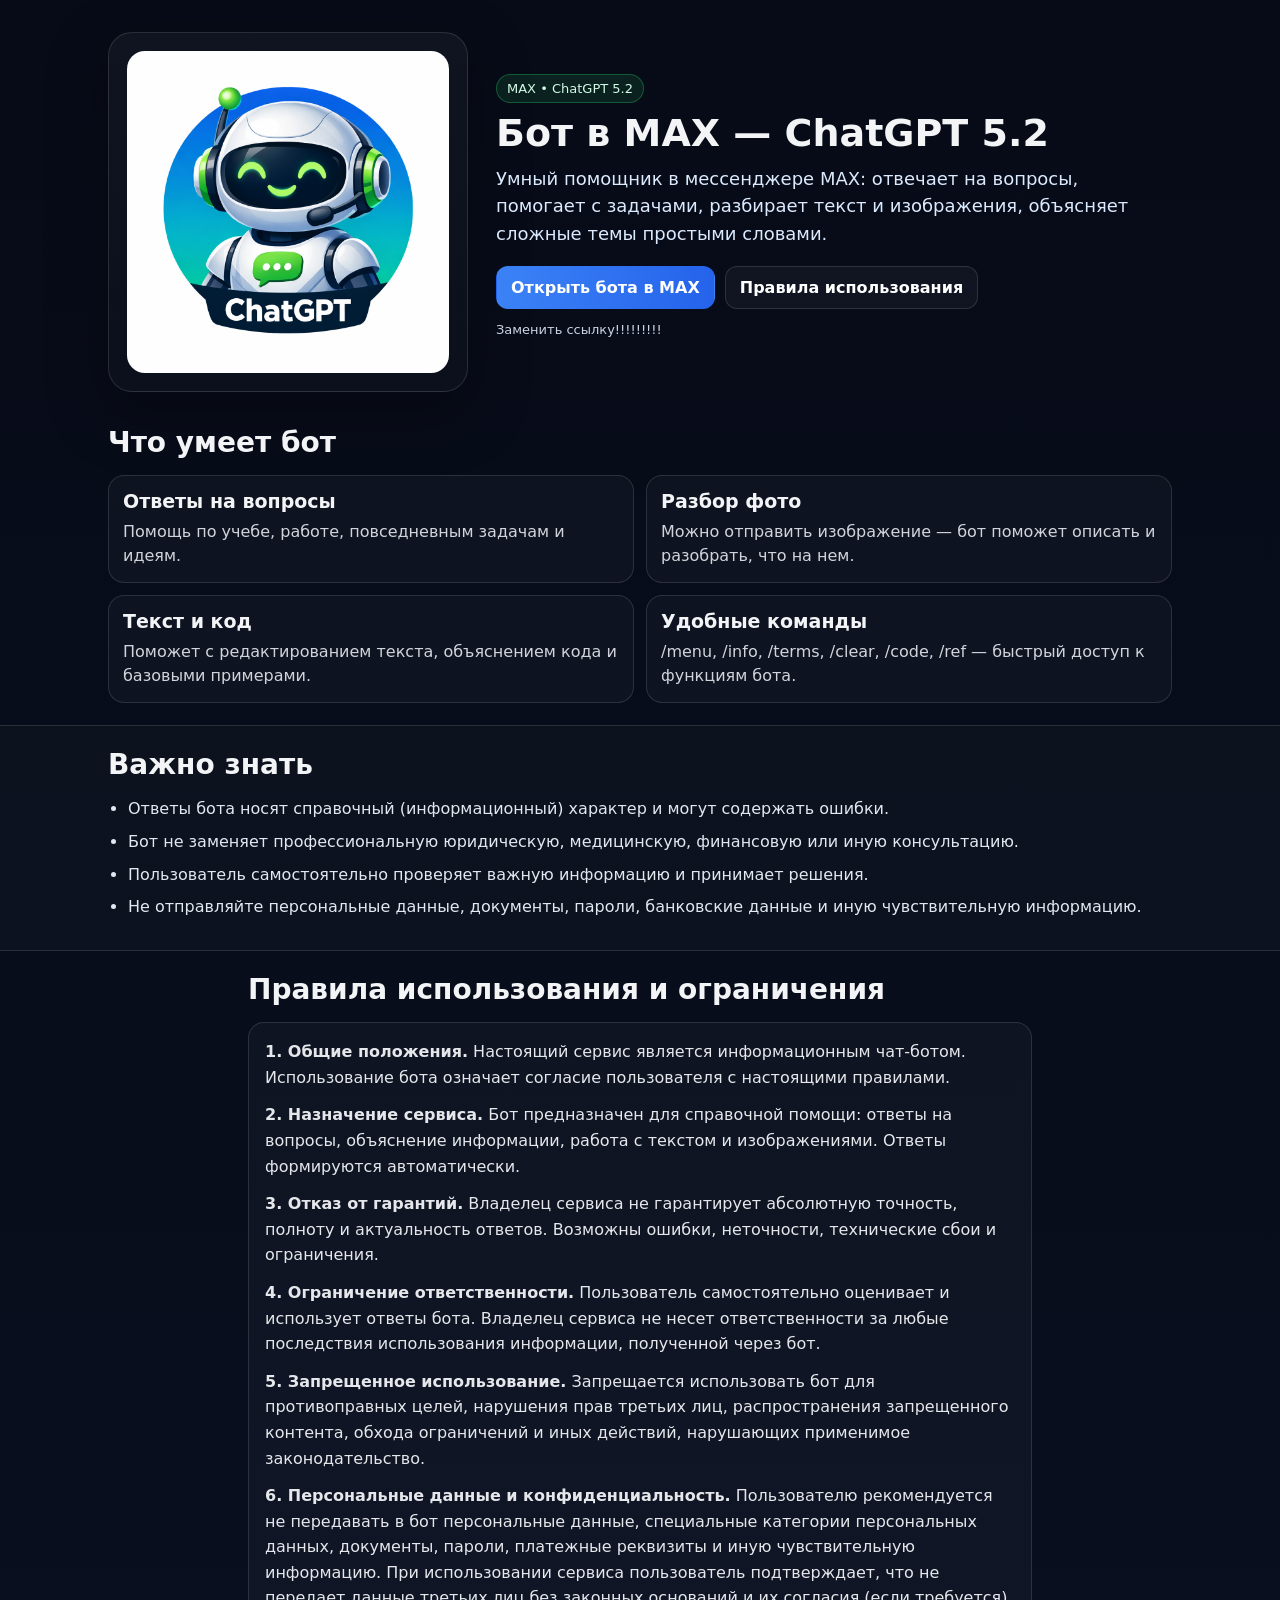
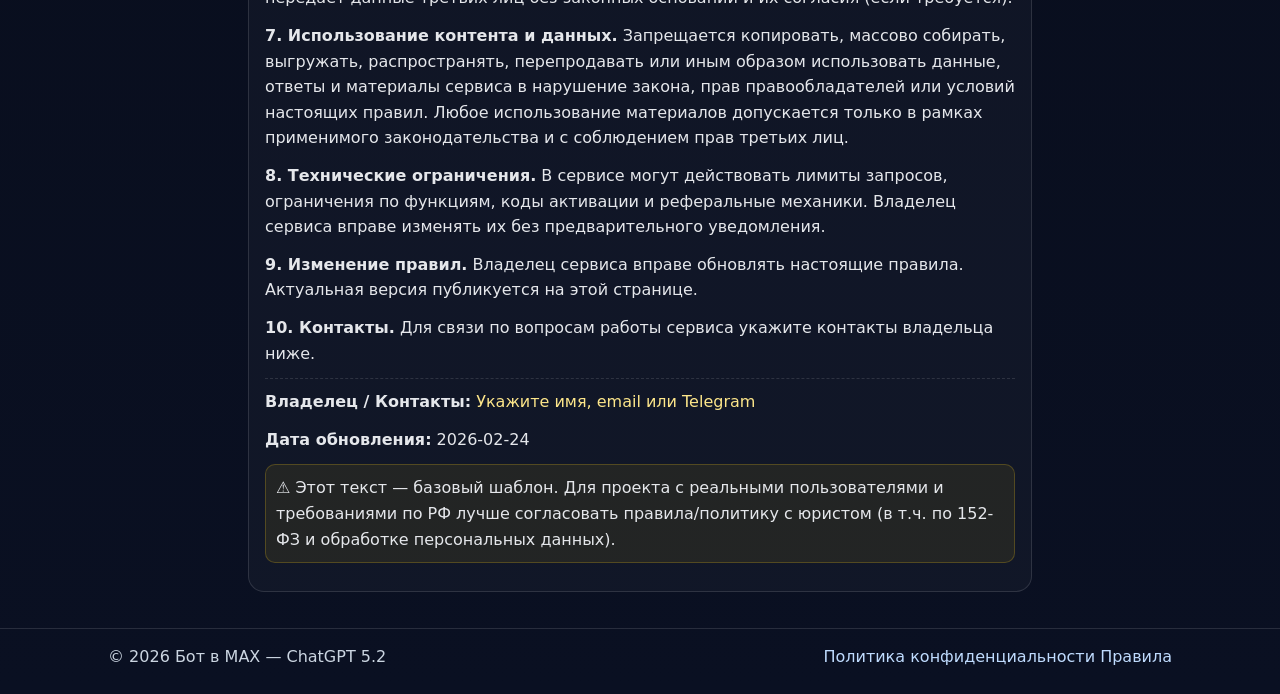
==== index.html @ daf4da46 "Add files via upload" ====
<!doctype html>
<html lang="ru">
<head>
  <meta charset="UTF-8" />
  <meta name="viewport" content="width=device-width, initial-scale=1.0" />
  <title>Бот в MAX — ChatGPT 5.2</title>
  <meta name="description" content="Бот в мессенджере MAX на базе ChatGPT 5.2: помощь с вопросами, задачами, фото и текстом." />
  <link rel="stylesheet" href="styles.css" />
</head>
<body>
  <header class="hero">
    <div class="container hero-grid">
      <div class="hero-card">
        <img src="assets/avatar.png" alt="Аватар бота ChatGPT" class="avatar" />
      </div>
      <div class="hero-content">
        <span class="badge">MAX • ChatGPT 5.2</span>
        <h1>Бот в MAX — ChatGPT 5.2</h1>
        <p class="lead">
          Умный помощник в мессенджере MAX: отвечает на вопросы, помогает с задачами,
          разбирает текст и изображения, объясняет сложные темы простыми словами.
        </p>
        <div class="buttons">
          <a class="btn btn-primary" href="https://max.ru/your_bot_link" target="_blank" rel="noopener">Открыть бота в MAX</a>
          <a class="btn btn-secondary" href="#rules">Правила использования</a>
        </div>
        <p class="hint">Заменить ссылку!!!!!!!!!</p>
      </div>
    </div>
  </header>

  <main>
    <section class="section">
      <div class="container">
        <h2>Что умеет бот</h2>
        <div class="grid">
          <article class="card">
            <h3>Ответы на вопросы</h3>
            <p>Помощь по учебе, работе, повседневным задачам и идеям.</p>
          </article>
          <article class="card">
            <h3>Разбор фото</h3>
            <p>Можно отправить изображение — бот поможет описать и разобрать, что на нем.</p>
          </article>
          <article class="card">
            <h3>Текст и код</h3>
            <p>Поможет с редактированием текста, объяснением кода и базовыми примерами.</p>
          </article>
          <article class="card">
            <h3>Удобные команды</h3>
            <p>/menu, /info, /terms, /clear, /code, /ref — быстрый доступ к функциям бота.</p>
          </article>
        </div>
      </div>
    </section>

    <section class="section muted">
      <div class="container">
        <h2>Важно знать</h2>
        <ul class="list">
          <li>Ответы бота носят справочный (информационный) характер и могут содержать ошибки.</li>
          <li>Бот не заменяет профессиональную юридическую, медицинскую, финансовую или иную консультацию.</li>
          <li>Пользователь самостоятельно проверяет важную информацию и принимает решения.</li>
          <li>Не отправляйте персональные данные, документы, пароли, банковские данные и иную чувствительную информацию.</li>
        </ul>
      </div>
    </section>

    <section id="rules" class="section">
      <div class="container narrow">
        <h2>Правила использования и ограничения</h2>
        <div class="legal">
          <p><strong>1. Общие положения.</strong> Настоящий сервис является информационным чат-ботом. Использование бота означает согласие пользователя с настоящими правилами.</p>

          <p><strong>2. Назначение сервиса.</strong> Бот предназначен для справочной помощи: ответы на вопросы, объяснение информации, работа с текстом и изображениями. Ответы формируются автоматически.</p>

          <p><strong>3. Отказ от гарантий.</strong> Владелец сервиса не гарантирует абсолютную точность, полноту и актуальность ответов. Возможны ошибки, неточности, технические сбои и ограничения.</p>

          <p><strong>4. Ограничение ответственности.</strong> Пользователь самостоятельно оценивает и использует ответы бота. Владелец сервиса не несет ответственности за любые последствия использования информации, полученной через бот.</p>

          <p><strong>5. Запрещенное использование.</strong> Запрещается использовать бот для противоправных целей, нарушения прав третьих лиц, распространения запрещенного контента, обхода ограничений и иных действий, нарушающих применимое законодательство.</p>

          <p><strong>6. Персональные данные и конфиденциальность.</strong> Пользователю рекомендуется не передавать в бот персональные данные, специальные категории персональных данных, документы, пароли, платежные реквизиты и иную чувствительную информацию. При использовании сервиса пользователь подтверждает, что не передает данные третьих лиц без законных оснований и их согласия (если требуется).</p>

          <p><strong>7. Использование контента и данных.</strong> Запрещается копировать, массово собирать, выгружать, распространять, перепродавать или иным образом использовать данные, ответы и материалы сервиса в нарушение закона, прав правообладателей или условий настоящих правил. Любое использование материалов допускается только в рамках применимого законодательства и с соблюдением прав третьих лиц.</p>

          <p><strong>8. Технические ограничения.</strong> В сервисе могут действовать лимиты запросов, ограничения по функциям, коды активации и реферальные механики. Владелец сервиса вправе изменять их без предварительного уведомления.</p>

          <p><strong>9. Изменение правил.</strong> Владелец сервиса вправе обновлять настоящие правила. Актуальная версия публикуется на этой странице.</p>

          <p><strong>10. Контакты.</strong> Для связи по вопросам работы сервиса укажите контакты владельца ниже.</p>

          <div class="contacts">
            <p><strong>Владелец / Контакты:</strong> <span class="placeholder">Укажите имя, email или Telegram</span></p>
            <p><strong>Дата обновления:</strong> 2026-02-24</p>
          </div>

          <p class="note">⚠️ Этот текст — базовый шаблон. Для проекта с реальными пользователями и требованиями по РФ лучше согласовать правила/политику с юристом (в т.ч. по 152-ФЗ и обработке персональных данных).</p>
        </div>
      </div>
    </section>
  </main>

  <footer class="footer">
    <div class="container footer-line">
      <span>© 2026 Бот в MAX — ChatGPT 5.2</span>
      <div class="footer-links">
        <a href="privacy.html">Политика конфиденциальности</a>
        <a href="#rules">Правила</a>
      </div>
    </div>
  </footer>
</body>
</html>
---- styles.css ----
* { box-sizing: border-box; }
:root {
  --bg: #0b1020;
  --bg-soft: #121931;
  --card: #111827;
  --text: #f3f4f6;
  --muted: #c7d2fe;
  --line: rgba(255,255,255,.12);
  --accent: #22c55e;
  --accent2: #3b82f6;
}
html, body {
  margin: 0; padding: 0;
  font-family: Inter, system-ui, -apple-system, Segoe UI, Roboto, Arial, sans-serif;
  color: var(--text);
  background: linear-gradient(180deg, #070b17 0%, #0a1022 100%);
}
.container { max-width: 1100px; margin: 0 auto; padding: 0 18px; }
.narrow { max-width: 820px; }
.hero { padding: 32px 0 12px; }
.hero-grid {
  display: grid;
  grid-template-columns: 360px 1fr;
  gap: 28px;
  align-items: center;
}
.hero-card {
  background: linear-gradient(180deg, rgba(255,255,255,.04), rgba(255,255,255,.02));
  border: 1px solid var(--line);
  border-radius: 24px;
  padding: 18px;
  box-shadow: 0 20px 60px rgba(0,0,0,.35);
}
.avatar {
  width: 100%;
  border-radius: 18px;
  display: block;
  background: #e5e7eb;
}
.badge {
  display: inline-block;
  border: 1px solid rgba(34,197,94,.35);
  color: #d1fae5;
  background: rgba(34,197,94,.12);
  padding: 6px 10px;
  border-radius: 999px;
  font-size: 13px;
  margin-bottom: 10px;
}
h1 { font-size: 38px; margin: 0 0 10px; line-height: 1.1; }
h2 { font-size: 28px; margin: 0 0 16px; }
h3 { margin: 0 0 8px; font-size: 19px; }
.lead { color: #dbeafe; font-size: 18px; line-height: 1.55; margin: 0 0 18px; }
.hint { color: #cbd5e1; font-size: 13px; }
code {
  background: rgba(255,255,255,.07);
  border: 1px solid var(--line);
  padding: 2px 6px; border-radius: 6px;
}
.buttons { display: flex; gap: 10px; flex-wrap: wrap; margin: 6px 0 10px; }
.btn {
  text-decoration: none; color: white; padding: 11px 14px;
  border-radius: 12px; border: 1px solid transparent; font-weight: 600;
  display: inline-flex; align-items: center;
}
.btn-primary { background: linear-gradient(90deg, var(--accent2), #2563eb); }
.btn-secondary { background: rgba(255,255,255,.04); border-color: var(--line); }

.section { padding: 22px 0; }
.muted { background: rgba(255,255,255,.02); border-top: 1px solid var(--line); border-bottom: 1px solid var(--line); }
.grid {
  display: grid; gap: 12px;
  grid-template-columns: repeat(2, minmax(0, 1fr));
}
.card {
  border: 1px solid var(--line);
  background: rgba(255,255,255,.03);
  border-radius: 16px;
  padding: 14px;
}
.card p { margin: 0; color: #d1d5db; line-height: 1.5; }

.list { margin: 0; padding-left: 20px; }
.list li { margin: 8px 0; line-height: 1.55; color: #e2e8f0; }

.legal {
  border: 1px solid var(--line);
  background: rgba(255,255,255,.03);
  border-radius: 16px;
  padding: 16px;
}
.legal p { margin: 0 0 12px; line-height: 1.6; color: #e5e7eb; }
.note {
  margin-top: 12px;
  padding: 10px;
  border-radius: 10px;
  background: rgba(250, 204, 21, .08);
  border: 1px solid rgba(250, 204, 21, .22);
  color: #fef3c7;
}
.contacts {
  margin-top: 12px;
  padding-top: 10px;
  border-top: 1px dashed var(--line);
}
.placeholder { color: #fde68a; }

.footer {
  border-top: 1px solid var(--line);
  margin-top: 14px;
  padding: 18px 0 28px;
}
.footer-line {
  display: flex; justify-content: space-between; align-items: center; gap: 10px; flex-wrap: wrap;
  color: #cbd5e1;
}
.footer-links a, .back-link {
  color: #bfdbfe; text-decoration: none;
}
.footer-links a:hover, .back-link:hover { text-decoration: underline; }

@media (max-width: 860px) {
  .hero-grid { grid-template-columns: 1fr; }
  h1 { font-size: 30px; }
  .grid { grid-template-columns: 1fr; }
}
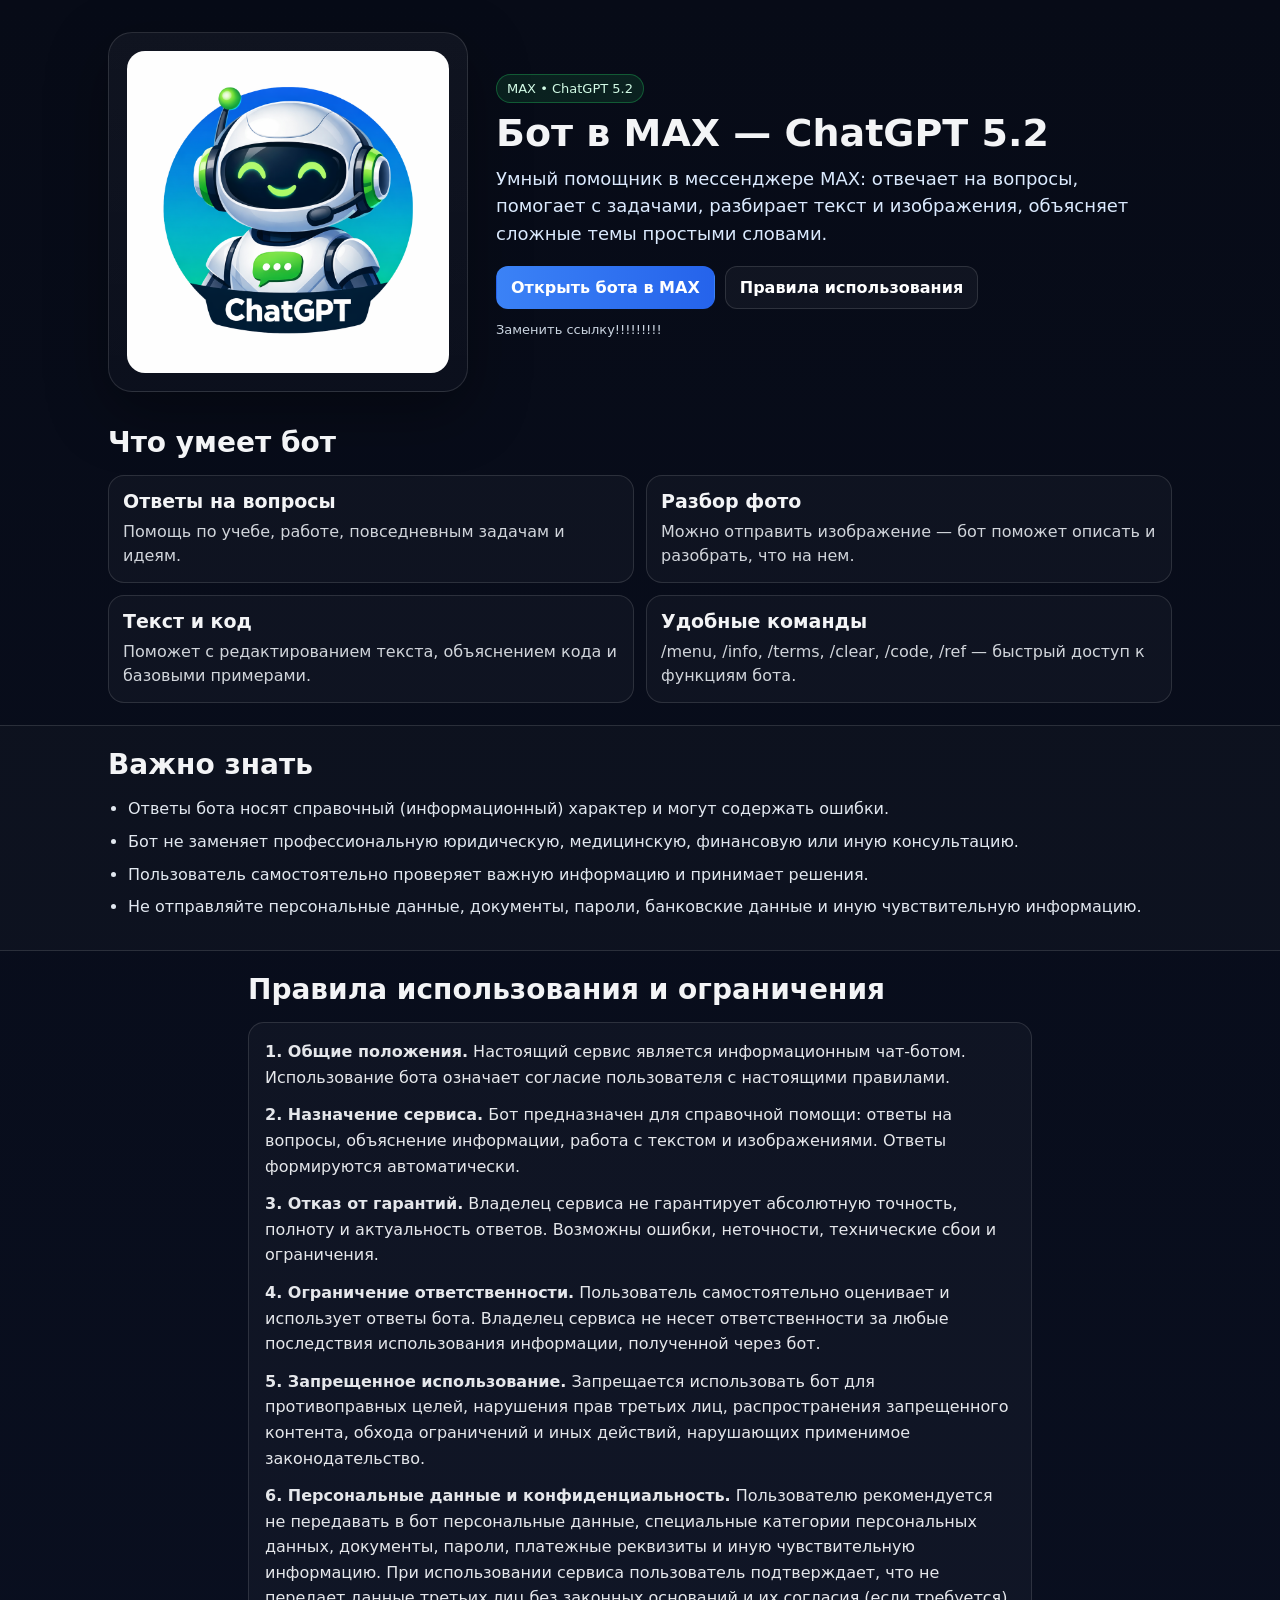
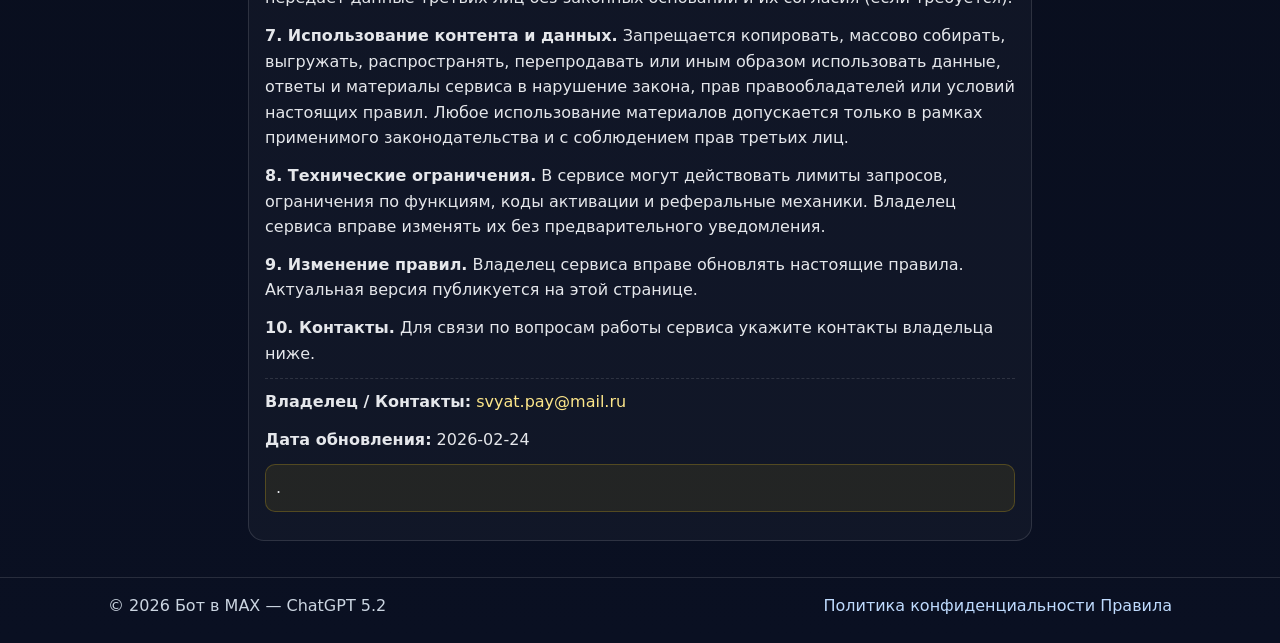
==== commit 5e392c8a: "Update contact information in index.html" ====
--- a/index.html
+++ b/index.html
@@ -91,11 +91,11 @@
           <p><strong>10. Контакты.</strong> Для связи по вопросам работы сервиса укажите контакты владельца ниже.</p>
 
           <div class="contacts">
-            <p><strong>Владелец / Контакты:</strong> <span class="placeholder">Укажите имя, email или Telegram</span></p>
+            <p><strong>Владелец / Контакты:</strong> <span class="placeholder">svyat.pay@mail.ru</span></p>
             <p><strong>Дата обновления:</strong> 2026-02-24</p>
           </div>
 
-          <p class="note">⚠️ Этот текст — базовый шаблон. Для проекта с реальными пользователями и требованиями по РФ лучше согласовать правила/политику с юристом (в т.ч. по 152-ФЗ и обработке персональных данных).</p>
+          <p class="note">.</p>
         </div>
       </div>
     </section>
